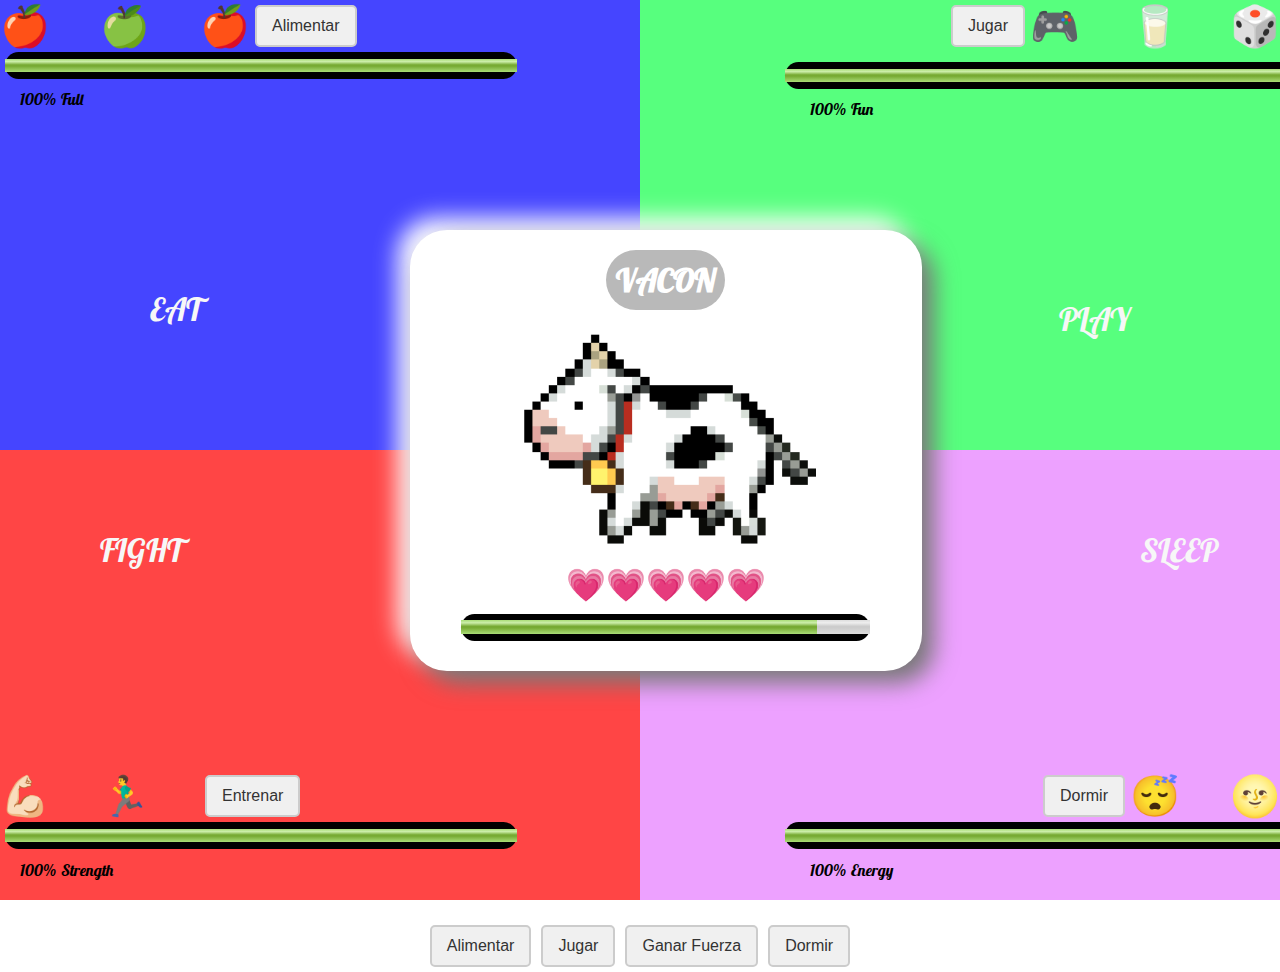
==== EJ7/tamagochi.html @ 884208ff "Vaca" ====
<!DOCTYPE html>
<html lang="es">

<head>
    <meta charset="UTF-8">
    <meta name="viewport" content="width=device-width, initial-scale=1.0">
    <title>Tamagotchi</title>
    <link rel="stylesheet" href="style.css">
    <link href="https://fonts.googleapis.com/css2?family=Lobster&display=swap" rel="stylesheet">
</head>

<body>
    <div style="display: flex; flex-direction: row;">
        <div class="EAT">
            <div class="SUPERIOR">
                <div style="margin-right: 50px;">🍎</div>
                <div style="margin-right: 50px;">🍏</div>
                <div>🍎</div>
                <button class="alimentar">Alimentar</button>
            </div>
            <meter id="vidacomida" min="0" max="100" value="100"></meter>
            <div class="rowleft">
                <div id="numcomida">100%</div>
                <div>Full</div>
            </div>
            <div id="EATTAG">
                EAT
            </div>
        </div>
        <div class="PLAY">
            <div class="SUPERIOR RIGHT">
                <button class="jugar">Jugar</button>
                <div style="margin-right: 50px;">🎮</div>
                <div style="margin-right: 50px;">🥛</div>
                <div>🎲</div>
            </div>
            <meter id="vidaplay" min="0" max="100" value="100"></meter>
            <div class="rowright">
                <div id="numplay" class="LEFT">100%</div>
                <div>Fun</div>
            </div>
            <div id="PLAYTAG" class="RIGHT">
                PLAY
            </div>
        </div>
    </div>
    <div style="display: flex; flex-direction: row;">
        <div class="FIGHT">
            <div id="FIGHTTAG">
                FIGHT
            </div>
            <div class="INFERIOR">
                <div style="margin-right: 50px;">💪🏻</div>
                <div style="margin-right: 50px;">🏃‍♂️</div>
                <button class="entrenar">Entrenar</button>
            </div>
            <meter id="vidafuerza" min="0" max="100" value="100"></meter>
            <div class="rowleft">
                <div id="numfuerza">100%</div>
                <div>Strength</div>
            </div>
        </div>
        <div class="SLEEP">
            <div id="SLEEPTAG">
                SLEEP
            </div>
            <div class="INFERIOR RIGHT">
                <button class="dormir">Dormir</button>
                <div>😴</div>
                <div style="margin-left: 50px;">🌝</div>
            </div>

            <meter id="vidasleep" min="0" max="100" value="100"></meter>

            <div class="rowright">
                <div id="numsleep">100%</div>
                <div>Energy</div>
            </div>
        </div>
        <div class="TAMAGOCHI">
            <div id="TAMAGOCHITAG">
                VACON
            </div>
            <div>
                <img class="imgochi" src="/EJ7/imagenes/cowgif.gif" alt="200">
            </div>
            <div class="HEARTS" id="hearts">💗💗💗💗💗</div>
            <div class="barrahappiness">
                <meter id="vidahappiness" min="0" max="100" value="87"></meter>
            </div>
            <div class="row">
                <div>Health</div>
                <div id="numhappiness">87%</div>
            </div>
        </div>
    </div>
    <div style="display: flex; justify-content: center; margin-top: 20px;">
        <button id="alimentar">Alimentar</button>
        <button id="jugar">Jugar</button>
        <button id="fuerza">Ganar Fuerza</button>
        <button id="dormir">Dormir</button>
    </div>
    <script src="javascript/typescript.js"></script>
</body>

</html>
---- EJ7/style.css ----
body {
    display: flex;
    flex-direction: column;
    height: 100vh;
    padding: 0px;
    margin: 0px;
    overflow: hidden;
    font-family: 'Lobster', cursive;
    /* Aplica la fuente a todo el cuerpo */
    font-size: 16px;
    /* Tamaño de fuente estándar */
}

.EAT {
    background-color: rgba(0, 0, 255, 0.731);
    width: 50vw;
    height: 50vh;
    display: flex;
    flex-direction: column;
}

.SUPERIOR {
    display: flex;
    flex-direction: row;
    font-size: 40px;
}

.INFERIOR {
    display: flex;
    flex-direction: row;
    font-size: 40px;
    margin-top: 200px;
}

.rowright {
    display: flex;
    flex-direction: row;
    margin-left: 170px;
    margin-top: 10px;
}

.rowleft {
    display: flex;
    flex-direction: row;
    margin-left: 20px;
    margin-top: 10px;
}

.row {
    display: flex;
    flex-direction: row;
    margin-left: 20px;
    margin-top: 10px;
    color: white;
}

.LEFT {
    justify-content: flex-start;
}

.RIGHT {
    justify-content: flex-end;
    align-self: flex-end;
}

.PLAY {
    background-color: rgba(25, 255, 78, 0.731);
    width: 50vw;
    height: 50vh;
    display: flex;
    flex-direction: column;
}

.FIGHT {
    background-color: rgba(255, 0, 0, 0.731);
    width: 50vw;
    height: 50vh;
}

.SLEEP {
    background-color: rgba(231, 126, 255, 0.731);
    width: 50vw;
    height: 50vh;
}

.barra {
    width: 40vw;
    background: #040404;
    /* Fondo oscuro */
    border-radius: 10px;
    height: 3vh;
    margin-top: 5px;
    display: flex;
    align-items: center;
    justify-content: flex-start;
    /* Estilo del borde */
    border: 4px solid white;
    /* Borde blanco */
    background-clip: padding-box;
    /* Asegura que el fondo no cubra el borde */

}

.barrasleep {
    margin-left: 145px;
}

#vidacomida {
    width: 80%;
    background: #000000;
    border-radius: 20px;
    height: 3vh;
    margin-left: 5px;
    margin-right: 5px;
}


#vidaplay {
    width: 80%;
    background: #000000;
    border-radius: 20px;
    height: 3vh;
    margin-left: 145px;
    margin-right: 5px;
    display: flex;
    flex-direction: row;
    margin-top: 10px;
}

#vidafuerza {
    width: 80%;
    background: #000000;
    border-radius: 20px;
    height: 3vh;
    margin-left: 5px;
    margin-right: 5px;
}

#vidasleep {
    width: 80%;
    background: #000000;
    border-radius: 20px;
    height: 3vh;
    margin-right: 5px;
    margin-left: 145px;
}

#vidahappiness {
    width: 80%;
    background: #000000;
    border-radius: 20px;
    height: 3vh;
    margin-left: 5px;
    margin-right: 5px;
}

#numcomida {
    margin-right: 5px;
}

#numplay {
    margin-right: 5px;
}

#numfuerza {
    margin-right: 5px;
}

#numsleep {
    margin-right: 5px;
}

#numhappiness {
    margin-left: 5px;
}

#EATTAG {
    margin-top: 180px;
    margin-left: 150px;
    font-size: xx-large;
    color: rgb(247, 247, 247);

}

#PLAYTAG {
    margin-top: 180px;
    margin-right: 150px;
    font-size: xx-large;
    color: rgb(247, 247, 247);
}

#FIGHTTAG {

    margin-top: 80px;
    margin-left: 100px;
    font-size: xx-large;
    color: rgb(247, 247, 247);
}

#SLEEPTAG {
    margin-top: 80px;
    margin-left: 500px;
    font-size: xx-large;
    color: rgb(247, 247, 247);
}


#TAMAGOCHITAG {
    margin-top: 20px;
    font-size: xx-large;
    font-weight: bold;
    color: white;
    background-color: rgba(128, 128, 128, 0.551);
    border-radius: 100px;
    padding: 10px;

}

.TAMAGOCHI {
    display: flex;
    flex-direction: column;
    position: absolute;
    top: 230px;
    left: 32vw;
    justify-content: center;
    align-items: center;
    border-radius: 37px;
    background: #ffffff;
    box-shadow: 12px 12px 23px #777777,
        -12px -12px 23px #ffffff;

    .imgochi {
        width: 300px;
    }

    .barrahappiness {
        margin-top: 10px;
        width: 40vw;
        display: flex;
        align-items: center;
        justify-content: space-evenly;
    }

    .HEARTS {
        font-size: xx-large;
        color: #b54c42;
    }}

    button {
    background-color: #f0f0f0; /* Color de fondo gris claro */
    color: #333; /* Color del texto */
    border: 2px solid #ccc; /* Borde gris */
    border-radius: 5px; /* Bordes redondeados */
    padding: 10px 15px; /* Espaciado interno */
    font-size: 16px; /* Tamaño de fuente */
    cursor: pointer; /* Cambia el cursor al pasar sobre el botón */
    transition: background-color 0.3s, border-color 0.3s; /* Transición suave */
    margin: 5px; /* Margen alrededor del botón */
}

button:hover {
    background-color: #e0e0e0; /* Fondo más oscuro al pasar el mouse */
    border-color: #bbb; /* Cambia el borde a un gris más oscuro */
}

button:active {
    background-color: #d0d0d0; /* Fondo más oscuro al hacer clic */
    border-color: #999; /* Borde más oscuro al hacer clic */
}
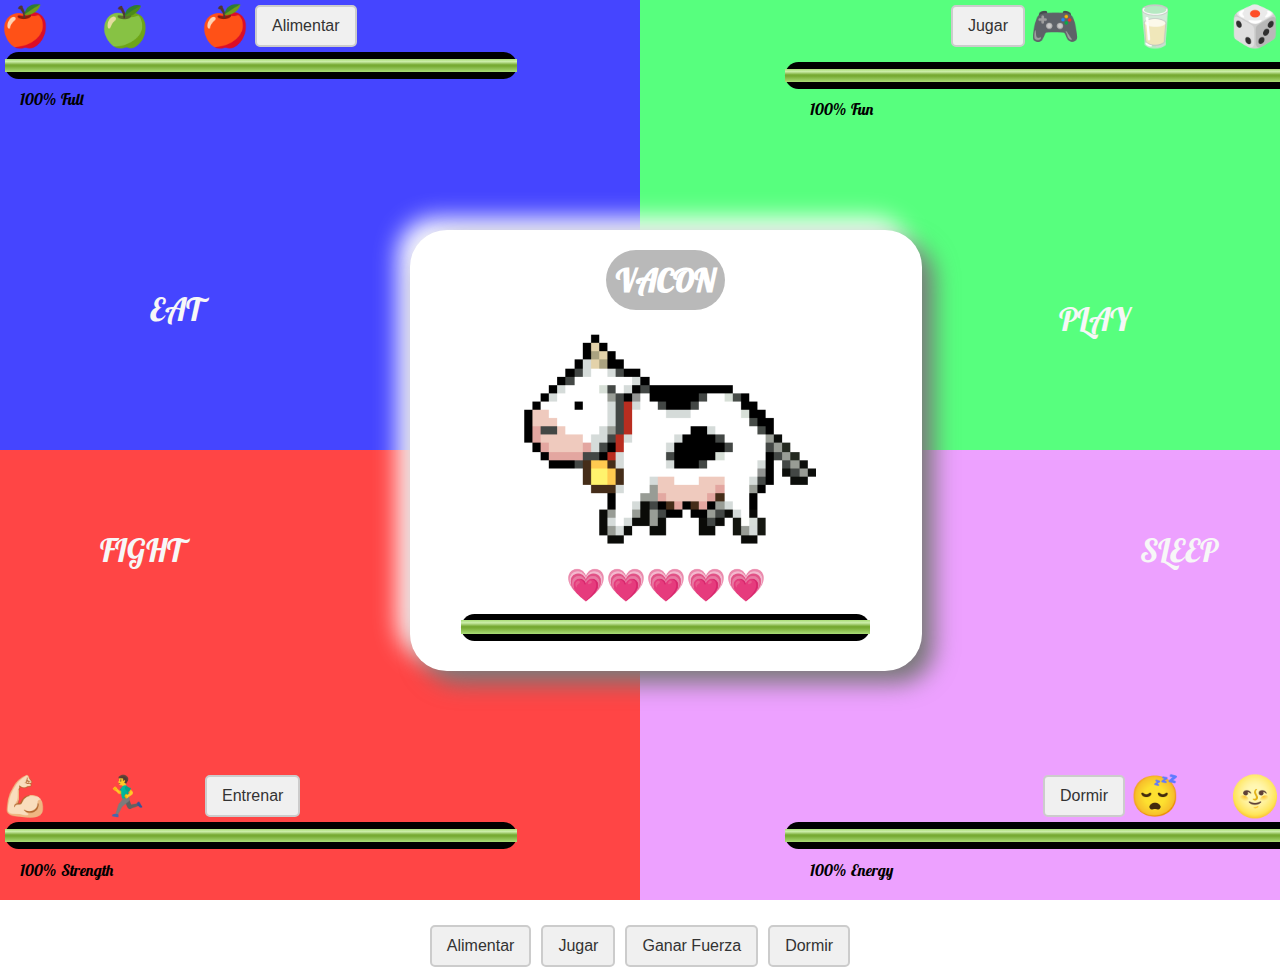
==== commit c78a917b: "Tamagochi Acabado" ====
--- a/EJ7/tamagochi.html
+++ b/EJ7/tamagochi.html
@@ -90,7 +90,7 @@
             </div>
             <div class="row">
                 <div>Health</div>
-                <div id="numhappiness">87%</div>
+                <div id="numhappiness">100%</div>
             </div>
         </div>
     </div>
